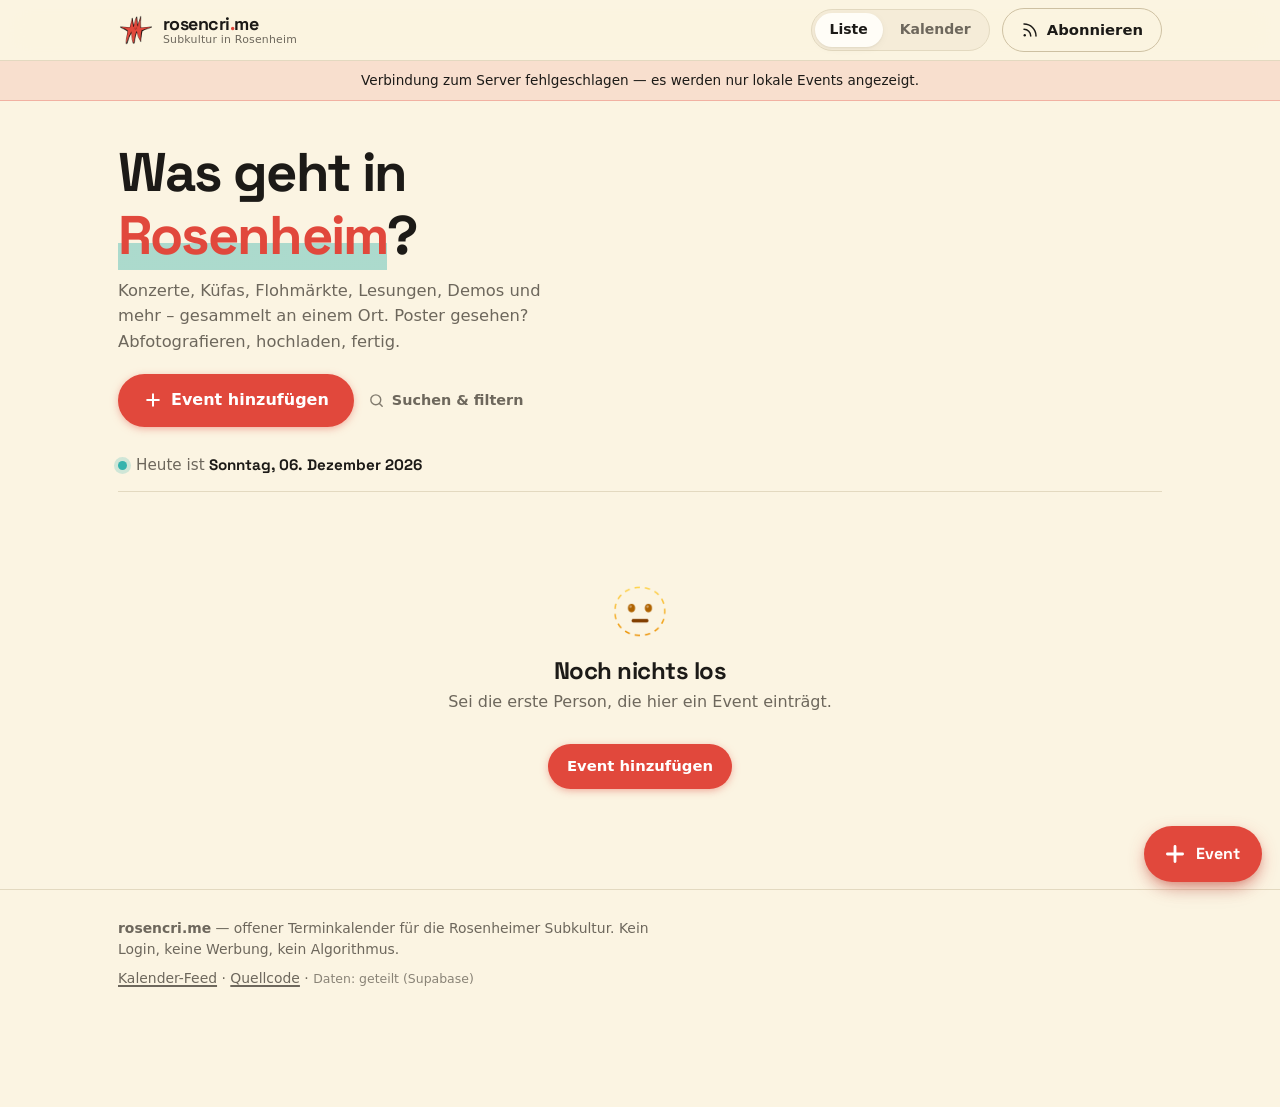
==== index.html @ 8d7b6313 "feat: show "von … bis …" on currently running events too The span line was only on series. Events in" ====
<!doctype html>
<html lang="de">
<head>
<meta charset="utf-8">
<meta name="viewport" content="width=device-width, initial-scale=1, viewport-fit=cover">
<title>rosencri.me — Subkultur-Events in Rosenheim</title>
<meta name="description" content="Konzerte, Küfas, Flohmärkte, Lesungen, Demos und mehr – gesammelt an einem Ort. Der offene Terminkalender für die Rosenheimer Subkultur.">
<meta name="theme-color" content="#e1483c" media="(prefers-color-scheme: light)">
<meta name="theme-color" content="#17150f" media="(prefers-color-scheme: dark)">
<meta name="color-scheme" content="light dark">

<meta property="og:type" content="website">
<meta property="og:title" content="rosencri.me — Subkultur-Events in Rosenheim">
<meta property="og:description" content="Konzerte, Küfas, Flohmärkte, Lesungen, Demos und mehr – gesammelt an einem Ort. Poster gesehen? Abfotografieren, hochladen, fertig.">
<meta property="og:url" content="https://rosencri.me/">

<link rel="icon" href="assets/img/icon-32.png" sizes="32x32" type="image/png">
<link rel="icon" href="assets/img/icon-512.png" sizes="512x512" type="image/png">
<link rel="apple-touch-icon" href="assets/img/apple-touch-icon.png">
<link rel="manifest" href="manifest.webmanifest">
<link rel="alternate" type="text/calendar" href="calendar.ics" title="rosencri.me Kalender">

<link rel="preconnect" href="https://fonts.googleapis.com">
<link rel="preconnect" href="https://fonts.gstatic.com" crossorigin>
<link rel="stylesheet" href="https://fonts.googleapis.com/css2?family=Space+Grotesk:wght@500;600;700&display=swap">
<link rel="stylesheet" href="assets/css/style.css?v=20260731T1314">
</head>
<body>

<a class="skip-link" href="#main">Zum Inhalt springen</a>

<header class="site-header">
  <div class="wrap header-inner">
    <a class="brand" href="./" id="brand-home" title="Seite neu laden">
      <span class="brand-mark" aria-hidden="true">
        <img src="assets/img/icon-192.png" width="36" height="36" alt="">
      </span>
      <span class="brand-text">
        <strong>rosencri<span class="brand-dot">.</span>me</strong>
        <small>Subkultur in Rosenheim</small>
      </span>
    </a>

    <nav class="viewswitch" role="tablist" aria-label="Ansicht">
      <button class="viewswitch-btn is-active" role="tab" aria-selected="true" data-view="list" id="tab-list">Liste</button>
      <button class="viewswitch-btn" role="tab" aria-selected="false" data-view="calendar" id="tab-calendar">Kalender</button>
    </nav>

    <button class="btn btn-ghost btn-subscribe" id="btn-subscribe" title="Kalender abonnieren">
      <svg viewBox="0 0 24 24" width="18" height="18" aria-hidden="true" fill="none" stroke="currentColor" stroke-width="2" stroke-linecap="round"><path d="M4 11a9 9 0 019 9M4 4a16 16 0 0116 16"/><circle cx="5" cy="19" r="1.6" fill="currentColor" stroke="none"/></svg>
      <span>Abonnieren</span>
    </button>
  </div>
</header>

<div class="banner" id="banner" hidden></div>

<main id="main">

  <!-- ------------------------------- LIST ------------------------------- -->
  <section class="view view-list is-active" id="view-list" role="tabpanel" aria-labelledby="tab-list">

    <div class="wrap">
      <div class="hero">
        <h1 class="hero-title">Was geht in <span class="hl">Rosenheim</span>?</h1>
        <p class="hero-sub">Konzerte, Küfas, Flohmärkte, Lesungen, Demos und mehr – gesammelt an
          einem Ort. Poster gesehen? Abfotografieren, hochladen, fertig.</p>
        <div class="hero-actions">
          <button class="btn btn-primary btn-lg" id="btn-add-hero">
            <svg viewBox="0 0 24 24" width="20" height="20" aria-hidden="true" fill="none" stroke="currentColor" stroke-width="2.4" stroke-linecap="round"><path d="M12 5v14M5 12h14"/></svg>
            Event hinzufügen
          </button>
          <button class="btn-quiet" id="btn-search-toggle" aria-expanded="false" aria-controls="filters">
            <svg viewBox="0 0 24 24" width="17" height="17" aria-hidden="true" fill="none" stroke="currentColor" stroke-width="2" stroke-linecap="round"><circle cx="11" cy="11" r="7"/><path d="M20 20l-3.5-3.5"/></svg>
            Suchen &amp; filtern
          </button>
        </div>
      </div>

      <!-- Collapsed by default: the page is about events, not about searching. -->
      <div class="filters" id="filters" hidden>
        <div class="search-wrap">
          <svg viewBox="0 0 24 24" width="18" height="18" aria-hidden="true" fill="none" stroke="currentColor" stroke-width="2" stroke-linecap="round"><circle cx="11" cy="11" r="7"/><path d="M20 20l-3.5-3.5"/></svg>
          <input type="search" id="search" placeholder="Suchen: Band, Ort, Stichwort …" autocomplete="off" aria-label="Events durchsuchen">
          <button class="search-close" id="btn-search-close" type="button" aria-label="Suche schließen">✕</button>
        </div>
        <div class="chips" id="tag-filters" role="group" aria-label="Nach Tag filtern"></div>
      </div>
    </div>

    <div class="wrap">
      <p class="today-line" id="today-line">
        <span class="today-dot" aria-hidden="true"></span>
        <span>Heute ist <strong id="today-date">—</strong></span>
      </p>

      <section class="section section-now" id="section-now" hidden>
        <h2 class="section-title"><span class="pulse" aria-hidden="true"></span> Jetzt &amp; heute</h2>
        <div class="cards cards-hot" id="list-now"></div>
      </section>

      <section class="section" id="section-upcoming">
        <h2 class="section-title">Demnächst</h2>
        <div class="cards" id="list-upcoming"></div>
      </section>

      <section class="section section-past" id="section-past" hidden>
        <details id="past-details">
          <summary class="section-title section-title-toggle">
            Vorbei <span class="count" id="past-count"></span>
          </summary>
          <div class="cards cards-past" id="list-past"></div>
        </details>
      </section>

      <div class="empty" id="empty-state" hidden>
        <p class="empty-emoji" aria-hidden="true">🫥</p>
        <h2>Noch nichts los</h2>
        <p>Sei die erste Person, die hier ein Event einträgt.</p>
        <button class="btn btn-primary" id="btn-add-empty">Event hinzufügen</button>
      </div>
    </div>
  </section>

  <!-- ----------------------------- CALENDAR ----------------------------- -->
  <section class="view view-calendar" id="view-calendar" role="tabpanel" aria-labelledby="tab-calendar" hidden>
    <div class="wrap">
      <div class="cal-head">
        <button class="iconbtn" id="cal-prev" aria-label="Vorheriger Monat">
          <svg viewBox="0 0 24 24" width="20" height="20" fill="none" stroke="currentColor" stroke-width="2.2" stroke-linecap="round" stroke-linejoin="round"><path d="M15 5l-7 7 7 7"/></svg>
        </button>
        <h2 class="cal-title" id="cal-title" aria-live="polite">—</h2>
        <button class="iconbtn" id="cal-next" aria-label="Nächster Monat">
          <svg viewBox="0 0 24 24" width="20" height="20" fill="none" stroke="currentColor" stroke-width="2.2" stroke-linecap="round" stroke-linejoin="round"><path d="M9 5l7 7-7 7"/></svg>
        </button>
        <button class="btn btn-ghost btn-sm" id="cal-today">Heute</button>
      </div>

      <div class="cal-grid" id="cal-grid" role="grid" aria-labelledby="cal-title"></div>

      <div class="cal-legend">
        <span><i class="dot dot-live"></i> läuft gerade</span>
        <span><i class="dot dot-soon"></i> in den nächsten 24 h</span>
        <span><i class="dot dot-up"></i> demnächst</span>
        <span><i class="dot dot-past"></i> vorbei</span>
      </div>

      <section class="cal-day" id="cal-day" hidden>
        <h3 class="cal-day-title" id="cal-day-title"></h3>
        <div class="cards" id="cal-day-list"></div>
      </section>
    </div>
  </section>
</main>

<footer class="site-footer">
  <div class="wrap footer-inner">
    <p><strong>rosencri.me</strong> — offener Terminkalender für die Rosenheimer Subkultur.
      Kein Login, keine Werbung, kein Algorithmus.</p>
    <p class="footer-meta">
      <a href="calendar.ics" id="link-ics-footer">Kalender-Feed</a> ·
      <a href="https://github.com/bernhardkreminski/rosencri.me" target="_blank" rel="noopener">Quellcode</a> ·
      <span id="storage-mode" class="storage-mode"></span>
    </p>
  </div>
</footer>

<!-- Floating action button -->
<button class="fab" id="fab" aria-label="Event hinzufügen">
  <svg viewBox="0 0 24 24" width="26" height="26" aria-hidden="true" fill="none" stroke="currentColor" stroke-width="2.6" stroke-linecap="round"><path d="M12 5v14M5 12h14"/></svg>
  <span class="fab-label">Event</span>
</button>

<!-- ============================== DIALOGS ============================== -->

<!-- 1. Choose how to add -->
<dialog class="sheet" id="dlg-add">
  <form method="dialog" class="sheet-close-form"><button class="sheet-close" aria-label="Schließen">✕</button></form>
  <h2 class="sheet-title">Event hinzufügen</h2>
  <p class="sheet-sub">Am schnellsten geht’s mit dem Poster.</p>

  <div class="addopts">
    <label class="addopt addopt-primary" id="opt-camera">
      <input type="file" accept="image/*" capture="environment" id="file-camera" hidden>
      <span class="addopt-icon" aria-hidden="true">
        <svg viewBox="0 0 24 24" width="30" height="30" fill="none" stroke="currentColor" stroke-width="1.9" stroke-linecap="round" stroke-linejoin="round"><path d="M4 8h3l1.6-2.4h6.8L17 8h3a1 1 0 011 1v9a1 1 0 01-1 1H4a1 1 0 01-1-1V9a1 1 0 011-1z"/><circle cx="12" cy="13.5" r="3.6"/></svg>
      </span>
      <span class="addopt-text">
        <strong>Poster fotografieren</strong>
        <small>Kamera öffnen — Text wird automatisch ausgelesen</small>
      </span>
    </label>

    <label class="addopt" id="opt-upload">
      <input type="file" accept="image/*" id="file-upload" hidden>
      <span class="addopt-icon" aria-hidden="true">
        <svg viewBox="0 0 24 24" width="26" height="26" fill="none" stroke="currentColor" stroke-width="1.9" stroke-linecap="round" stroke-linejoin="round"><path d="M12 16V4m0 0L8 8m4-4l4 4"/><path d="M4 16v3a1 1 0 001 1h14a1 1 0 001-1v-3"/></svg>
      </span>
      <span class="addopt-text">
        <strong>Bild hochladen</strong>
        <small>Foto oder Screenshot aus der Galerie</small>
      </span>
    </label>

    <button class="addopt" id="opt-manual" type="button">
      <span class="addopt-icon" aria-hidden="true">
        <svg viewBox="0 0 24 24" width="26" height="26" fill="none" stroke="currentColor" stroke-width="1.9" stroke-linecap="round" stroke-linejoin="round"><path d="M4 20h4L19 9a2.1 2.1 0 00-3-3L5 17z"/><path d="M14 6l4 4"/></svg>
      </span>
      <span class="addopt-text">
        <strong>Manuell eintragen</strong>
        <small>Alles selbst ausfüllen</small>
      </span>
    </button>
  </div>
  <p class="hint">Die Texterkennung läuft komplett auf deinem Gerät — das Bild wird dafür nirgends hochgeladen.</p>
</dialog>

<!-- 2. OCR progress -->
<dialog class="sheet sheet-scan" id="dlg-scan">
  <h2 class="sheet-title">Poster wird gelesen …</h2>
  <div class="scan-body">
    <div class="scan-preview"><img id="scan-img" alt="Vorschau des gewählten Posters"></div>
    <div class="scan-status">
      <p class="scan-msg" id="scan-msg" aria-live="polite">Bild wird vorbereitet …</p>
      <div class="progress"><div class="progress-bar" id="scan-bar" style="width:0%"></div></div>
      <p class="hint">Beim ersten Mal dauert es etwas länger — die Texterkennung wird geladen.</p>
      <button class="btn btn-ghost btn-sm" id="scan-cancel" type="button">Abbrechen</button>
    </div>
  </div>
</dialog>

<!-- 3. Review / edit form -->
<dialog class="sheet sheet-form" id="dlg-form">
  <form method="dialog" class="sheet-close-form"><button class="sheet-close" aria-label="Schließen">✕</button></form>
  <h2 class="sheet-title" id="form-title">Event prüfen</h2>
  <p class="sheet-sub" id="form-sub">Wir haben das aus dem Poster gelesen. Bitte kurz kontrollieren.</p>

  <form id="event-form" class="form" novalidate>
    <div class="form-poster" id="form-poster" hidden>
      <button type="button" class="form-poster-view" id="form-poster-view" title="Poster vergrößern">
        <img id="form-poster-img" alt="Das aufgenommene Poster">
        <span class="form-poster-zoom" aria-hidden="true">
          <svg viewBox="0 0 24 24" width="16" height="16" fill="none" stroke="currentColor" stroke-width="2" stroke-linecap="round"><circle cx="11" cy="11" r="7"/><path d="M20 20l-3.5-3.5M11 8v6M8 11h6"/></svg>
          Vergrößern
        </span>
      </button>
      <div class="form-poster-side">
        <p class="form-poster-hint">Nicht jedes Poster lässt sich vollständig auslesen — handgemalte
          Schrift oft gar nicht. Tipp das Bild an, um alles abzulesen und zu ergänzen.</p>
        <button type="button" class="btn btn-ghost btn-sm" id="form-poster-remove">Bild entfernen</button>
      </div>
    </div>

    <label class="field">
      <span class="field-label">Titel <em>*</em></span>
      <input name="title" required maxlength="200" placeholder="z. B. Konzert im Klanglabor" autocomplete="off">
      <span class="field-flag" data-flag="title" hidden>⚠︎ bitte prüfen</span>
    </label>

    <div class="field-row">
      <label class="field">
        <span class="field-label">Beginn <em>*</em></span>
        <input type="datetime-local" name="start" required>
        <span class="field-flag" data-flag="start" hidden>⚠︎ bitte prüfen</span>
      </label>
      <label class="field">
        <span class="field-label">Ende <small>optional</small></span>
        <input type="datetime-local" name="end">
      </label>
    </div>

    <div class="field-row">
      <label class="field">
        <span class="field-label">Wiederholung</span>
        <select name="repeat" id="field-repeat">
          <option value="">Einmalig</option>
          <option value="dates">Mehrere Termine (eigene Daten)</option>
          <option value="FREQ=WEEKLY">Jede Woche</option>
          <option value="FREQ=WEEKLY;INTERVAL=2">Alle 2 Wochen</option>
          <option value="FREQ=MONTHLY">Jeden Monat</option>
        </select>
      </label>
      <label class="field" id="field-repeat-until-wrap" hidden>
        <span class="field-label">Wiederholen bis <small>optional</small></span>
        <input type="date" name="repeatUntil">
      </label>
    </div>

    <!-- Series on irregular dates: one row per additional occurrence. -->
    <div class="field" id="field-dates-wrap" hidden>
      <span class="field-label">Weitere Termine <small>gleiche Uhrzeit wie oben</small></span>
      <div id="extra-dates" class="extra-dates"></div>
      <button type="button" class="btn-quiet btn-add-date" id="btn-add-date">
        <svg viewBox="0 0 24 24" width="15" height="15" aria-hidden="true" fill="none" stroke="currentColor" stroke-width="2.4" stroke-linecap="round"><path d="M12 5v14M5 12h14"/></svg>
        Termin hinzufügen
      </button>
    </div>

    <label class="field">
      <span class="field-label">Ort</span>
      <input name="location" maxlength="160" placeholder="z. B. Kulturzentrum Asta, Rosenheim" autocomplete="off">
      <span class="field-flag" data-flag="location" hidden>⚠︎ bitte prüfen</span>
    </label>

    <label class="field">
      <span class="field-label">Beschreibung</span>
      <textarea name="description" rows="4" maxlength="4000" placeholder="Bands, Eintritt, Infos …"></textarea>
    </label>

    <div class="field-row">
      <label class="field">
        <span class="field-label">Link <small>optional</small></span>
        <input type="url" name="url" placeholder="https://…" autocomplete="off">
      </label>
      <label class="field">
        <span class="field-label">Tags <small>Komma-getrennt</small></span>
        <input name="tags" placeholder="punk, konzert" autocomplete="off">
      </label>
    </div>

    <label class="field">
      <span class="field-label">Dein Name <small>optional, erscheint als „eingetragen von“</small></span>
      <input name="authorName" maxlength="40" placeholder="anonym" autocomplete="nickname">
    </label>

    <p class="form-error" id="form-error" hidden></p>

    <div class="form-actions">
      <button type="button" class="btn btn-ghost" id="form-cancel">Abbrechen</button>
      <button type="submit" class="btn btn-primary" id="form-submit">In den Kalender eintragen</button>
    </div>
  </form>
</dialog>

<!-- 4. Event detail -->
<dialog class="sheet sheet-detail" id="dlg-detail" aria-labelledby="detail-title">
  <form method="dialog" class="sheet-close-form"><button class="sheet-close" aria-label="Schließen">✕</button></form>
  <div id="detail-body"></div>
</dialog>

<!-- 5. Subscribe -->
<dialog class="sheet" id="dlg-subscribe">
  <form method="dialog" class="sheet-close-form"><button class="sheet-close" aria-label="Schließen">✕</button></form>
  <h2 class="sheet-title">Kalender abonnieren</h2>
  <p class="sheet-sub">Alle Events landen automatisch in deinem Kalender und aktualisieren sich stündlich.</p>

  <a class="btn btn-primary btn-block" id="sub-webcal" href="#">
    <svg viewBox="0 0 24 24" width="18" height="18" aria-hidden="true" fill="none" stroke="currentColor" stroke-width="2" stroke-linecap="round"><rect x="3" y="5" width="18" height="16" rx="2"/><path d="M8 3v4M16 3v4M3 10h18"/></svg>
    Jetzt abonnieren
  </a>
  <p class="hint">Öffnet Apple Kalender, Outlook oder deine Kalender-App.</p>

  <label class="field">
    <span class="field-label">Feed-Adresse zum Kopieren</span>
    <span class="copyrow">
      <input id="sub-url" readonly>
      <button class="btn btn-ghost btn-sm" id="sub-copy" type="button">Kopieren</button>
    </span>
  </label>

  <details class="howto">
    <summary>Anleitung pro App</summary>
    <ul>
      <li><strong>iPhone / iPad:</strong> „Jetzt abonnieren“ tippen → Abonnieren bestätigen.</li>
      <li><strong>macOS:</strong> Kalender → Ablage → Neues Kalenderabonnement → Adresse einfügen.</li>
      <li><strong>Google Kalender:</strong> Einstellungen → Kalender hinzufügen → Per URL → Adresse einfügen.</li>
      <li><strong>Outlook:</strong> Kalender hinzufügen → Aus dem Internet abonnieren → Adresse einfügen.</li>
    </ul>
  </details>

  <a class="dl-link" id="sub-download" href="calendar.ics" download>Stattdessen einmalig als .ics herunterladen</a>
</dialog>

<!-- 7. Delete confirmation -->
<dialog class="sheet sheet-confirm" id="dlg-confirm">
  <h2 class="sheet-title" id="confirm-title">Event löschen?</h2>
  <p class="sheet-sub" id="confirm-text"></p>
  <p class="hint">Das lässt sich nicht rückgängig machen. Kommentare, Likes und Zusagen werden mitgelöscht.</p>
  <div class="form-actions">
    <button type="button" class="btn btn-ghost" id="confirm-cancel">Abbrechen</button>
    <button type="button" class="btn btn-danger" id="confirm-ok">Endgültig löschen</button>
  </div>
</dialog>

<!-- 6. Poster lightbox — the fallback for whatever OCR could not read -->
<dialog class="lightbox" id="dlg-lightbox">
  <form method="dialog"><button class="lightbox-close" aria-label="Schließen">✕</button></form>
  <img id="lightbox-img" alt="Poster in voller Größe">
</dialog>

<div class="toasts" id="toasts" aria-live="polite" aria-atomic="false"></div>

<!-- ?v= is a cache buster. Do NOT edit by hand: run `node scripts/bump-assets.mjs`,
     which stamps the same version here AND on every relative import inside
     assets/js/. Versioning only this entry point serves a fresh app.js whose
     imports still resolve to cached modules — if the new code uses an export
     the cached module lacks, the page renders nothing at all. -->
<script type="module" src="assets/js/app.js?v=20260731T1314"></script>
</body>
</html>
---- assets/css/style.css ----
/* =========================================================================
   rosencri.me — stylesheet
   Palette lifted from the local poster aesthetic: cream paper, signal red,
   pool-blue teal. Mobile-first, light + dark, no framework.
   ========================================================================= */

/* ------------------------------- tokens -------------------------------- */

:root {
  --red: #e1483c;
  --red-dark: #c53a2f;
  --teal: #35b3ad;
  --teal-dark: #2a908b;
  /* Urgency ramp: red = happening now, amber = within 24h, teal = later.
     Previously "now" and "within 24h" were both red and indistinguishable. */
  --amber: #d97b25;
  --amber-dark: #b5631a;
  /* Solid fills that carry white text. The display hues above fail 4.5:1
     (red 4.04, amber 3.08), so anything with a label on it uses these. */
  --red-solid: #d34338;
  --amber-solid: #ab611d;
  --teal-solid: #26827e;
  --cream: #fbf4e2;
  --paper: #fffdf7;
  --ink: #1c1a17;

  --bg: var(--cream);
  --surface: var(--paper);
  --surface-2: #f5ecd8;
  --text: var(--ink);
  --text-dim: #6d675c;
  --text-faint: #98918230;
  --line: #e3d9c0;
  --line-strong: #cdc0a2;
  --accent: var(--red);
  --accent-contrast: #fff;

  --radius: 16px;
  --radius-lg: 22px;
  --radius-sm: 10px;

  --shadow-sm: 0 1px 2px rgb(28 26 23 / 6%), 0 2px 8px rgb(28 26 23 / 4%);
  --shadow: 0 2px 6px rgb(28 26 23 / 7%), 0 12px 28px -12px rgb(28 26 23 / 18%);
  --shadow-lg: 0 8px 20px -6px rgb(28 26 23 / 18%), 0 30px 60px -20px rgb(28 26 23 / 30%);

  --font-display: 'Space Grotesk', ui-sans-serif, system-ui, sans-serif;
  --font: ui-sans-serif, system-ui, -apple-system, 'Segoe UI', Roboto, 'Helvetica Neue', Arial, sans-serif;

  --wrap: 1080px;
  --header-h: 60px;
  --ease: cubic-bezier(.32, .72, 0, 1);
}

@media (prefers-color-scheme: dark) {
  :root {
    --bg: #17150f;
    --surface: #211e17;
    --surface-2: #2a261d;
    --text: #f4eeda;
    --text-dim: #a49c88;
    --line: #34301f;
    --line-strong: #4a442d;
    --paper: #211e17;
    --red: #f0594c;
    --teal: #4ccfc8;
    --amber: #f0a04b;
    --amber-dark: #d4842f;
    --shadow-sm: 0 1px 2px rgb(0 0 0 / 30%);
    --shadow: 0 2px 6px rgb(0 0 0 / 30%), 0 12px 28px -12px rgb(0 0 0 / 55%);
    --shadow-lg: 0 8px 20px -6px rgb(0 0 0 / 45%), 0 30px 60px -20px rgb(0 0 0 / 70%);
  }
}

/* ------------------------------- reset --------------------------------- */

*, *::before, *::after { box-sizing: border-box; }

html { -webkit-text-size-adjust: 100%; scroll-behavior: smooth; }

body {
  margin: 0;
  font-family: var(--font);
  font-size: 16px;
  line-height: 1.55;
  color: var(--text);
  background: var(--bg);
  -webkit-font-smoothing: antialiased;
  text-rendering: optimizeLegibility;
  overflow-x: hidden;
  padding-bottom: env(safe-area-inset-bottom);
}

img { max-width: 100%; display: block; }
button, input, textarea, select { font: inherit; color: inherit; }
h1, h2, h3, h4 { font-family: var(--font-display); font-weight: 700; line-height: 1.15; margin: 0; letter-spacing: -.02em; }
p { margin: 0 0 .8em; }
a { color: var(--red); text-decoration-thickness: 1.5px; text-underline-offset: 2px; }

:focus-visible {
  outline: 3px solid var(--teal);
  outline-offset: 2px;
  border-radius: 4px;
}

@media (prefers-reduced-motion: reduce) {
  *, *::before, *::after {
    animation-duration: .01ms !important;
    animation-iteration-count: 1 !important;
    transition-duration: .01ms !important;
    scroll-behavior: auto !important;
  }
}

.wrap { width: 100%; max-width: var(--wrap); margin-inline: auto; padding-inline: 18px; }

.skip-link {
  position: absolute; left: -9999px; top: 0; z-index: 100;
  background: var(--red); color: #fff; padding: 10px 16px; border-radius: 0 0 8px;
}
.skip-link:focus { left: 0; }

/* ------------------------------- header -------------------------------- */

.site-header {
  position: sticky; top: 0; z-index: 40;
  background: color-mix(in srgb, var(--bg) 82%, transparent);
  backdrop-filter: saturate(1.6) blur(14px);
  -webkit-backdrop-filter: saturate(1.6) blur(14px);
  border-bottom: 1px solid var(--line);
}

.header-inner {
  display: flex; align-items: center; gap: 12px;
  min-height: var(--header-h);
}

.brand { display: flex; align-items: center; gap: 9px; text-decoration: none; color: var(--text); margin-right: auto; }
.brand-mark { display: grid; place-items: center; transition: transform .4s var(--ease); flex: none; }
.brand-mark img { width: 36px; height: 36px; display: block; }
.brand:hover .brand-mark { transform: rotate(72deg); }
.brand-text { display: flex; flex-direction: column; line-height: 1.05; }
.brand-text strong { font-family: var(--font-display); font-size: 1.12rem; letter-spacing: -.03em; }
.brand-dot { color: var(--red); }
.brand-text small { font-size: .68rem; color: var(--text-dim); letter-spacing: .02em; }

.viewswitch {
  display: flex; gap: 2px; padding: 3px;
  background: var(--surface-2); border-radius: 999px; border: 1px solid var(--line);
}
.viewswitch-btn {
  border: 0; background: none; cursor: pointer; border-radius: 999px;
  padding: 6px 15px; font-size: .875rem; font-weight: 600; color: var(--text-dim);
  transition: color .18s, background .18s;
}
.viewswitch-btn.is-active { background: var(--surface); color: var(--text); box-shadow: var(--shadow-sm); }

/* ------------------------------- buttons ------------------------------- */

.btn {
  --btn-bg: transparent;
  display: inline-flex; align-items: center; justify-content: center; gap: 8px;
  padding: 10px 18px; border-radius: 999px; border: 1.5px solid transparent;
  background: var(--btn-bg); font-weight: 650; font-size: .925rem; cursor: pointer;
  text-decoration: none; color: var(--text); white-space: nowrap;
  transition: transform .12s var(--ease), background .18s, border-color .18s, box-shadow .18s;
}
.btn:active { transform: scale(.97); }
.btn[disabled] { opacity: .5; pointer-events: none; }

.btn-primary { --btn-bg: var(--red); color: #fff; box-shadow: 0 2px 10px -2px color-mix(in srgb, var(--red) 60%, transparent); }
.btn-primary:hover { --btn-bg: var(--red-dark); }
.btn-ghost { border-color: var(--line-strong); color: var(--text); }
.btn-ghost:hover { background: var(--surface-2); }
.btn-lg { padding: 13px 24px; font-size: 1rem; }
.btn-sm { padding: 6px 13px; font-size: .82rem; }
.btn-block { width: 100%; }

/* Tertiary action. Deliberately not a .btn — search should not compete with
   "Event hinzufügen" for attention on a page that is about events. */
.btn-quiet {
  display: inline-flex; align-items: center; gap: 7px;
  border: 0; background: none; cursor: pointer; padding: 8px 4px;
  font-size: .9rem; font-weight: 600; color: var(--text-dim);
  border-radius: 8px; transition: color .16s;
}
.btn-quiet:hover { color: var(--text); }
.btn-quiet svg { opacity: .85; }
.btn-danger { --btn-bg: var(--red); color: #fff; }
.btn-danger:hover { --btn-bg: var(--red-dark); }

/* Edit/delete sit apart from the social actions so "löschen" is never a
   neighbour of the like button. */
.detail-manage {
  display: flex; gap: 8px; flex-wrap: wrap; justify-content: flex-end;
  margin: -6px 0 18px;
}
.detail-manage .actbtn { font-size: .82rem; padding: 7px 13px; }
.detail-manage .actbtn-danger { color: var(--red); border-color: color-mix(in srgb, var(--red) 45%, transparent); }
.detail-manage .actbtn-danger:hover { background: color-mix(in srgb, var(--red) 10%, transparent); }
dialog.sheet-confirm { width: min(440px, 100%); }

/* Extra dates for an irregular series */
.extra-dates { display: grid; gap: 8px; }
.extra-date { display: flex; gap: 8px; align-items: center; }
.extra-date input { flex: 1; min-width: 0; }
.extra-date-remove {
  flex: none; width: 34px; height: 34px; border-radius: 50%;
  border: 1.5px solid var(--line-strong); background: var(--surface);
  color: var(--text-dim); cursor: pointer; font-size: .9rem; line-height: 1;
}
.extra-date-remove:hover { color: var(--red); border-color: color-mix(in srgb, var(--red) 45%, transparent); }
.btn-add-date { padding-left: 0; margin-top: 2px; }
.extra-dates:empty + .btn-add-date { margin-top: 0; }

.iconbtn {
  display: grid; place-items: center; width: 38px; height: 38px; flex: none;
  border-radius: 50%; border: 1.5px solid var(--line-strong); background: var(--surface);
  cursor: pointer; transition: background .18s, transform .12s;
}
.iconbtn:hover { background: var(--surface-2); }
.iconbtn:active { transform: scale(.93); }

.btn-subscribe span { display: none; }
@media (min-width: 720px) { .btn-subscribe span { display: inline; } }

/* The three header items stop fitting side by side well below 560px. */
@media (max-width: 559px) {
  .wrap { padding-inline: 14px; }
  .header-inner { gap: 8px; }
  .brand-text small { display: none; }
  .brand-text strong { font-size: 1rem; }
  .brand-mark img { width: 30px; height: 30px; }
  .viewswitch-btn { padding: 6px 11px; font-size: .82rem; }
  .btn-subscribe { padding: 9px 12px; }
}

/* -------------------------------- banner ------------------------------- */

.banner {
  background: color-mix(in srgb, var(--teal) 16%, var(--bg));
  border-bottom: 1px solid color-mix(in srgb, var(--teal) 35%, transparent);
  color: var(--text); font-size: .85rem; padding: 9px 18px; text-align: center;
}
.banner[data-kind='warn'] { background: color-mix(in srgb, var(--red) 12%, var(--bg)); border-color: color-mix(in srgb, var(--red) 30%, transparent); }

/* --------------------------------- hero -------------------------------- */

.hero { padding: 40px 0 26px; max-width: 46ch; }
.hero-title { font-size: clamp(2.1rem, 8vw, 3.4rem); letter-spacing: -.035em; }
.hero-title .hl {
  color: var(--red);
  background: linear-gradient(transparent 62%, color-mix(in srgb, var(--teal) 40%, transparent) 62%);
}
.hero-sub { margin-top: 12px; color: var(--text-dim); font-size: 1.02rem; }
.hero-actions { display: flex; flex-wrap: wrap; gap: 10px; margin-top: 20px; }
@media (max-width: 520px) { .hero-actions .btn { flex: 1 1 100%; } }

/* ------------------------------- filters ------------------------------- */

.filters { display: flex; flex-direction: column; gap: 12px; margin-bottom: 26px; }

.search-wrap {
  display: flex; align-items: center; gap: 10px; padding: 0 16px;
  background: var(--surface); border: 1.5px solid var(--line); border-radius: 999px;
  color: var(--text-dim); transition: border-color .18s, box-shadow .18s;
}
.search-wrap:focus-within { border-color: var(--teal); box-shadow: 0 0 0 4px color-mix(in srgb, var(--teal) 18%, transparent); }
.search-wrap input {
  flex: 1; border: 0; background: none; padding: 12px 0; outline: none; min-width: 0;
}
.search-wrap input::-webkit-search-cancel-button { filter: grayscale(1); }
.search-close {
  border: 0; background: none; cursor: pointer; color: var(--text-dim);
  font-size: .95rem; padding: 4px 2px 4px 8px; line-height: 1;
}
.search-close:hover { color: var(--text); }

/* Revealing the filters shouldn't feel like a jump cut. */
.filters:not([hidden]) { animation: filters-in .22s var(--ease); }
@keyframes filters-in { from { opacity: 0; transform: translateY(-6px); } }

.chips { display: flex; flex-wrap: wrap; gap: 7px; }
.chip {
  border: 1.5px solid var(--line-strong); background: var(--surface); color: var(--text-dim);
  border-radius: 999px; padding: 4px 12px; font-size: .8rem; font-weight: 600;
  cursor: pointer; transition: all .16s; white-space: nowrap;
}
.chip:hover { border-color: var(--teal); color: var(--text); }
.chip.is-on { background: var(--teal); border-color: var(--teal); color: #08302e; }

/* ------------------------------- sections ------------------------------ */

/* Anchors the whole list in time — "in 3 Std." and "morgen" only mean
   something if you know what today is. */
.today-line {
  display: flex; align-items: center; gap: 9px;
  margin: 0 0 22px; padding-bottom: 14px;
  border-bottom: 1px solid var(--line);
  font-size: .95rem; color: var(--text-dim);
}
.today-line strong { color: var(--text); font-weight: 700; font-family: var(--font-display); }
.today-dot {
  width: 9px; height: 9px; border-radius: 50%; flex: none;
  background: var(--teal); box-shadow: 0 0 0 4px color-mix(in srgb, var(--teal) 22%, transparent);
}

.section { margin-bottom: 42px; }
.section-title {
  display: flex; align-items: center; gap: 9px;
  font-size: 1.28rem; margin-bottom: 16px;
}
.section-title-toggle { cursor: pointer; list-style: none; }
.section-title-toggle::-webkit-details-marker { display: none; }
.section-title-toggle::before {
  content: '▸'; color: var(--text-dim); transition: transform .2s var(--ease); display: inline-block;
}
details[open] .section-title-toggle::before { transform: rotate(90deg); }
.section-title .count { color: var(--text-dim); font-weight: 500; font-size: .9rem; }

.pulse {
  width: 10px; height: 10px; border-radius: 50%; background: var(--red); flex: none;
  box-shadow: 0 0 0 0 color-mix(in srgb, var(--red) 70%, transparent);
  animation: pulse 2.2s infinite;
}
@keyframes pulse {
  70% { box-shadow: 0 0 0 12px transparent; }
  100% { box-shadow: 0 0 0 0 transparent; }
}

/* -------------------------------- cards -------------------------------- */

.cards { display: grid; gap: 14px; }
@media (min-width: 700px) { .cards { grid-template-columns: repeat(2, 1fr); } }
@media (min-width: 1000px) { .cards { grid-template-columns: repeat(3, 1fr); } }
.cards-hot { grid-template-columns: 1fr !important; }

.card {
  position: relative; display: flex; flex-direction: column; gap: 10px;
  text-align: left; width: 100%;
  background: var(--surface); border: 1.5px solid var(--line); border-radius: var(--radius);
  padding: 16px; cursor: pointer; box-shadow: var(--shadow-sm);
  transition: transform .18s var(--ease), box-shadow .18s, border-color .18s;
  overflow: hidden;
}
.card:hover { transform: translateY(-2px); box-shadow: var(--shadow); border-color: var(--line-strong); }
.card:active { transform: translateY(0) scale(.995); }

.card-date {
  display: flex; align-items: baseline; gap: 7px;
  font-family: var(--font-display); font-weight: 700; font-size: .82rem;
  text-transform: uppercase; letter-spacing: .06em; color: var(--red);
}
.card-date .time { color: var(--text-dim); letter-spacing: 0; text-transform: none; font-weight: 600; }

.card-title { font-size: 1.16rem; letter-spacing: -.02em; }

/* Span of a series, so a tile says how long the run lasts, not just its own date. */
.card-span { font-size: .78rem; font-weight: 650; color: var(--text-dim); }

.card-meta { display: flex; flex-wrap: wrap; gap: 4px 12px; font-size: .86rem; color: var(--text-dim); }
.card-meta span { display: inline-flex; align-items: center; gap: 5px; min-width: 0; }
.card-meta .ellip { overflow: hidden; text-overflow: ellipsis; white-space: nowrap; }

.card-tags { display: flex; flex-wrap: wrap; gap: 5px; margin-top: auto; }
.tag {
  font-size: .7rem; font-weight: 700; letter-spacing: .04em; text-transform: uppercase;
  padding: 3px 8px; border-radius: 6px;
  background: color-mix(in srgb, var(--teal) 18%, transparent);
  color: color-mix(in srgb, var(--teal) 88%, var(--text));
}

.card-stats { display: flex; gap: 14px; font-size: .82rem; color: var(--text-dim); padding-top: 4px; }
.card-stats span { display: inline-flex; align-items: center; gap: 5px; }
.card-stats .on { color: var(--red); font-weight: 700; }

.card-thumb {
  position: absolute; inset: 0 0 0 auto; width: 96px; opacity: .16;
  -webkit-mask-image: linear-gradient(to left, #000 25%, transparent);
  mask-image: linear-gradient(to left, #000 25%, transparent);
  pointer-events: none;
}
.card-thumb img { width: 100%; height: 100%; object-fit: cover; }

.badge {
  align-self: flex-start; display: inline-flex; align-items: center; gap: 6px;
  font-size: .7rem; font-weight: 800; letter-spacing: .07em; text-transform: uppercase;
  padding: 4px 10px; border-radius: 999px;
}
.badge-live { background: var(--red-solid); color: #fff; }
.badge-soon { background: var(--amber-solid); color: #fff; }

/* Hot cards — happening now, or within the next 24 h. Both are enlarged, but
   they are deliberately different colours: red reads as "drop everything",
   amber as "today-ish". Same shape, different urgency. */
.card.is-hot {
  --hot: var(--red);
  border-color: var(--hot); border-width: 2px; padding: 20px;
  background:
    radial-gradient(120% 100% at 100% 0%, color-mix(in srgb, var(--hot) 9%, transparent), transparent 60%),
    var(--surface);
  box-shadow: var(--shadow);
}
.card.is-soon { --hot: var(--amber); }
.card.is-hot .card-date { color: var(--hot); }
.card.is-hot .card-title { font-size: 1.5rem; }
@media (min-width: 700px) { .card.is-hot .card-title { font-size: 1.8rem; } }

/* Only the live one pulses — an animated border on every "today" card would
   make the whole list twitch. */
.card.is-live::after {
  content: ''; position: absolute; inset: 0; border-radius: inherit; pointer-events: none;
  border: 2px solid var(--red); animation: breathe 2.6s ease-in-out infinite;
}
@keyframes breathe { 50% { opacity: .25; } }

.card.is-past { opacity: .62; }
.card.is-past .card-date { color: var(--text-dim); }
.card.is-past:hover { opacity: 1; }

/* -------------------------------- empty -------------------------------- */

.empty { text-align: center; padding: 60px 20px; color: var(--text-dim); }
.empty-emoji { font-size: 3rem; margin: 0 0 8px; }
.empty h2 { margin-bottom: 6px; color: var(--text); }
.empty .btn { margin-top: 16px; }

/* ------------------------------- calendar ------------------------------ */

.view-calendar { padding-top: 24px; }
.cal-head { display: flex; align-items: center; gap: 10px; margin-bottom: 16px; }
.cal-title { font-size: 1.4rem; margin-right: auto; }
.cal-head .btn-sm { flex: none; }

.cal-grid {
  display: grid; grid-template-columns: repeat(7, 1fr); gap: 4px;
  background: var(--surface); border: 1.5px solid var(--line); border-radius: var(--radius);
  padding: 8px;
}
.cal-wd {
  text-align: center; font-size: .7rem; font-weight: 800; letter-spacing: .08em;
  text-transform: uppercase; color: var(--text-dim); padding: 4px 0 6px;
}
.cal-cell {
  position: relative; display: flex; flex-direction: column; gap: 3px; align-items: stretch;
  min-height: 62px; padding: 5px 5px 6px; border-radius: 9px; border: 0;
  background: transparent; cursor: pointer; text-align: left; overflow: hidden;
  transition: background .15s;
}
.cal-cell:hover { background: var(--surface-2); }
.cal-cell.is-out { opacity: .32; }
/* Today gets a tinted cell, a ring, and its number in a filled pill — the
   familiar calendar convention. A colour tint alone was too easy to miss. */
.cal-cell.is-today {
  background: color-mix(in srgb, var(--teal) 12%, transparent);
  box-shadow: inset 0 0 0 2px var(--teal);
}
.cal-cell.is-selected { outline: 2px solid var(--red); outline-offset: -2px; }
.cal-num { font-size: .78rem; font-weight: 700; color: var(--text-dim); font-variant-numeric: tabular-nums; }
.cal-cell.is-today .cal-num {
  align-self: flex-start;
  display: grid; place-items: center;
  min-width: 22px; height: 22px; padding: 0 5px;
  border-radius: 999px; background: var(--teal); color: #05312e; font-weight: 800;
}

.cal-ev {
  font-size: .66rem; line-height: 1.25; font-weight: 650; padding: 2px 4px; border-radius: 4px;
  overflow: hidden; text-overflow: ellipsis; white-space: nowrap;
  background: color-mix(in srgb, var(--teal) 22%, transparent);
  color: color-mix(in srgb, var(--teal) 92%, var(--text));
}
.cal-ev.is-past { background: var(--surface-2); color: var(--text-dim); }
.cal-ev.is-live { background: color-mix(in srgb, var(--red) 20%, transparent); color: var(--red); }
.cal-ev.is-soon { background: color-mix(in srgb, var(--amber) 22%, transparent); color: var(--amber-dark); }
@media (prefers-color-scheme: dark) { .cal-ev.is-soon { color: var(--amber); } }
.cal-more { font-size: .62rem; color: var(--text-dim); padding-left: 4px; }

.cal-dots { display: none; gap: 3px; flex-wrap: wrap; }
.dot {
  display: inline-block; width: 9px; height: 9px; border-radius: 50%;
  background: var(--teal); flex: none; box-sizing: border-box;
}
/* Each phase gets its own SHAPE as well as its own hue, so the four states
   stay tellable apart in greyscale and with colour vision deficiency. */
/* One rule per phase: colour AND shape together, so the later duplicates that
   previously reset the background can't undo the shape cue. */
.dot-live { background: var(--red); border-radius: 50%;
            box-shadow: 0 0 0 2px color-mix(in srgb, var(--red) 35%, transparent); }
.dot-soon { background: var(--amber); border-radius: 2px; }            /* square  = imminent */
.dot-up   { background: transparent; border: 2px solid var(--teal); }  /* hollow  = later */
.dot-past { background: var(--line-strong); border-radius: 50%; transform: scale(.72); }

@media (max-width: 640px) {
  .cal-cell { min-height: 46px; padding: 4px 3px; }
  .cal-ev { display: none; }
  .cal-more { display: none; }
  .cal-dots { display: flex; }
}

.cal-legend {
  display: flex; flex-wrap: wrap; gap: 6px 18px; margin: 14px 0 30px;
  font-size: .78rem; color: var(--text-dim);
}
.cal-legend span { display: inline-flex; align-items: center; gap: 6px; }

.cal-day { margin-bottom: 50px; }
.cal-day-title { font-size: 1.1rem; margin-bottom: 14px; }

/* -------------------------------- footer ------------------------------- */

.site-footer { border-top: 1px solid var(--line); margin-top: 40px; padding: 28px 0 110px; color: var(--text-dim); font-size: .87rem; }
.footer-inner p { margin-bottom: .5em; max-width: 60ch; }
.footer-meta a { color: var(--text-dim); }
.storage-mode { font-size: .78rem; opacity: .8; }

/* --------------------------------- fab --------------------------------- */

.fab {
  position: fixed; z-index: 45;
  right: max(18px, env(safe-area-inset-right));
  bottom: max(18px, env(safe-area-inset-bottom));
  display: inline-flex; align-items: center; gap: 8px;
  padding: 15px 18px; border: 0; border-radius: 999px;
  background: var(--red); color: #fff; cursor: pointer;
  font-family: var(--font-display); font-weight: 700; font-size: 1rem;
  box-shadow: 0 6px 18px -4px color-mix(in srgb, var(--red) 70%, transparent), var(--shadow);
  transition: transform .16s var(--ease), box-shadow .2s;
}
.fab:hover { transform: translateY(-2px) scale(1.02); }
.fab:active { transform: scale(.95); }
.fab-label { display: none; }
@media (min-width: 700px) { .fab-label { display: inline; } .fab { padding: 15px 22px 15px 18px; } }

/* ------------------------------- dialogs ------------------------------- */

dialog.sheet {
  border: 0; padding: 0; color: var(--text); background: var(--surface);
  box-shadow: var(--shadow-lg); max-height: 92dvh; overflow: auto;
  width: min(560px, 100%); border-radius: var(--radius-lg);
  padding: 26px 22px calc(24px + env(safe-area-inset-bottom));
  scrollbar-width: thin;
}
dialog.sheet::backdrop { background: rgb(20 18 15 / 52%); backdrop-filter: blur(3px); }
dialog.sheet-detail { width: min(680px, 100%); }
dialog.sheet[open] { animation: dlg-in .3s var(--ease); }
@keyframes dlg-in { from { opacity: 0; transform: translateY(16px) scale(.98); } }

@media (max-width: 620px) {
  dialog.sheet {
    margin: auto auto 0; width: 100%; max-width: 100%;
    border-radius: var(--radius-lg) var(--radius-lg) 0 0; max-height: 94dvh;
  }
  dialog.sheet[open] { animation: sheet-up .34s var(--ease); }
  @keyframes sheet-up { from { transform: translateY(100%); } }
}

.sheet-close-form { position: sticky; top: -26px; z-index: 2; height: 0; }
.sheet-close {
  position: absolute; right: -4px; top: 0; width: 34px; height: 34px;
  border: 0; border-radius: 50%; background: var(--surface-2); color: var(--text-dim);
  cursor: pointer; font-size: .95rem; display: grid; place-items: center;
}
.sheet-close:hover { background: var(--line); color: var(--text); }

.sheet-title { font-size: 1.45rem; margin-bottom: 4px; padding-right: 40px; }
.sheet-sub { color: var(--text-dim); font-size: .93rem; margin-bottom: 18px; }
.hint { font-size: .78rem; color: var(--text-dim); margin: 10px 0 0; }

/* add options */
.addopts { display: grid; gap: 10px; }
.addopt {
  display: flex; align-items: center; gap: 14px; width: 100%; text-align: left;
  padding: 15px; border-radius: var(--radius); border: 1.5px solid var(--line);
  background: var(--surface); cursor: pointer; color: inherit;
  transition: border-color .18s, background .18s, transform .12s var(--ease);
}
.addopt:hover { border-color: var(--line-strong); background: var(--surface-2); }
.addopt:active { transform: scale(.985); }
.addopt-icon { display: grid; place-items: center; width: 50px; height: 50px; flex: none; border-radius: 14px; background: var(--surface-2); color: var(--text-dim); }
.addopt-text { display: flex; flex-direction: column; gap: 2px; min-width: 0; }
.addopt-text strong { font-family: var(--font-display); font-size: 1.02rem; }
.addopt-text small { color: var(--text-dim); font-size: .81rem; line-height: 1.35; }

.addopt-primary {
  border-color: var(--red); border-width: 2px; padding: 20px 16px;
  background: linear-gradient(160deg, color-mix(in srgb, var(--red) 10%, transparent), transparent 70%), var(--surface);
}
.addopt-primary .addopt-icon { background: var(--red); color: #fff; width: 58px; height: 58px; }
.addopt-primary .addopt-text strong { font-size: 1.14rem; }

/* scan */
.scan-body { display: flex; gap: 16px; align-items: flex-start; }
.scan-preview {
  width: 116px; flex: none; border-radius: 12px; overflow: hidden;
  border: 1.5px solid var(--line); background: var(--surface-2); aspect-ratio: 3 / 4;
}
.scan-preview img { width: 100%; height: 100%; object-fit: cover; }
.scan-status { flex: 1; min-width: 0; }
.scan-msg { font-size: .93rem; font-weight: 600; }
.progress { height: 8px; border-radius: 999px; background: var(--surface-2); overflow: hidden; margin: 10px 0; }
.progress-bar { height: 100%; background: linear-gradient(90deg, var(--teal), var(--red)); border-radius: inherit; transition: width .3s var(--ease); }

/* form */
.form { display: grid; gap: 14px; }
.field { display: grid; gap: 6px; min-width: 0; }
.field-label { font-size: .82rem; font-weight: 700; color: var(--text-dim); display: flex; gap: 6px; align-items: baseline; }
.field-label em { color: var(--red); font-style: normal; }
.field-label small { font-weight: 500; opacity: .8; }
.field input, .field textarea, .field select {
  width: 100%; padding: 11px 13px; border-radius: var(--radius-sm);
  border: 1.5px solid var(--line); background: var(--bg); outline: none;
  transition: border-color .16s, box-shadow .16s; font-size: 1rem;
}
.field select { appearance: none; cursor: pointer; padding-right: 34px;
  background-image: linear-gradient(45deg, transparent 50%, currentColor 50%),
                    linear-gradient(135deg, currentColor 50%, transparent 50%);
  background-position: calc(100% - 18px) 50%, calc(100% - 13px) 50%;
  background-size: 5px 5px, 5px 5px; background-repeat: no-repeat; }
.field select:focus { border-color: var(--teal); box-shadow: 0 0 0 4px color-mix(in srgb, var(--teal) 16%, transparent); }

/* Repeat marker shown on cards and in the detail view. */
.repeat-tag {
  display: inline-flex; align-items: center; gap: 4px;
  font-size: .72rem; font-weight: 700; letter-spacing: .02em;
  padding: 2px 8px; border-radius: 999px;
  background: color-mix(in srgb, var(--teal) 18%, transparent);
  color: color-mix(in srgb, var(--teal) 92%, var(--text));
}
.field textarea { resize: vertical; min-height: 84px; font-family: inherit; }
.field input:focus, .field textarea:focus { border-color: var(--teal); box-shadow: 0 0 0 4px color-mix(in srgb, var(--teal) 16%, transparent); }
.field input:invalid:not(:placeholder-shown) { border-color: var(--red); }
.field-row { display: grid; gap: 14px; }
@media (min-width: 520px) { .field-row { grid-template-columns: 1fr 1fr; } }
.field-flag { font-size: .75rem; color: var(--red); font-weight: 600; }
.form-error { color: var(--red); font-size: .88rem; font-weight: 600; margin: 0; }
.form-actions { display: flex; gap: 10px; justify-content: flex-end; margin-top: 6px; }
@media (max-width: 520px) { .form-actions { flex-direction: column-reverse; } .form-actions .btn { width: 100%; } }

/* The poster preview is the safety net for everything OCR misses, so it is
   shown large and is tappable to fill the screen — people read the missing
   time or venue straight off it while filling the form. */
.form-poster {
  display: flex; gap: 14px; align-items: flex-start;
  padding: 12px; border-radius: 14px; background: var(--surface-2);
}
.form-poster-view {
  position: relative; flex: none; padding: 0; border: 0; cursor: zoom-in;
  background: none; border-radius: 10px; overflow: hidden; line-height: 0;
  box-shadow: var(--shadow-sm); transition: transform .16s var(--ease);
}
.form-poster-view:hover { transform: scale(1.02); }
.form-poster img { width: 118px; max-height: 168px; object-fit: cover; display: block; }
.form-poster-zoom {
  position: absolute; inset: auto 0 0 0; display: flex; align-items: center;
  justify-content: center; gap: 5px; padding: 5px 4px; font-size: .68rem;
  font-weight: 700; color: #fff; background: rgb(20 18 15 / 62%);
  backdrop-filter: blur(3px); line-height: 1.2;
}
.form-poster-side { display: flex; flex-direction: column; gap: 10px; align-items: flex-start; min-width: 0; }
.form-poster-hint { font-size: .8rem; color: var(--text-dim); margin: 0; }

@media (max-width: 460px) {
  .form-poster { flex-direction: column; align-items: stretch; }
  .form-poster-view { align-self: center; }
  .form-poster img { width: 148px; max-height: 200px; }
  .form-poster-side { align-items: stretch; }
  .form-poster-side .btn { width: 100%; }
}

/* Full-screen poster */
dialog.lightbox {
  border: 0; padding: 0; background: none; max-width: 100vw; max-height: 100dvh;
  width: 100%; height: 100%; overflow: auto; display: none;
}
dialog.lightbox[open] { display: grid; place-items: center; }
dialog.lightbox::backdrop { background: rgb(12 10 8 / 92%); }
dialog.lightbox img {
  max-width: 100%; height: auto; margin: auto;
  border-radius: 8px; box-shadow: var(--shadow-lg);
}
.lightbox-close {
  position: fixed; top: max(12px, env(safe-area-inset-top)); right: 14px; z-index: 2;
  width: 42px; height: 42px; border-radius: 50%; border: 0; cursor: pointer;
  background: rgb(255 255 255 / 92%); color: #111; font-size: 1.05rem;
  display: grid; place-items: center; box-shadow: var(--shadow);
}

.copyrow { display: flex; gap: 8px; }
.copyrow input { flex: 1; min-width: 0; font-size: .84rem; font-family: ui-monospace, SFMono-Regular, Menlo, monospace; }
.howto { margin-top: 16px; font-size: .87rem; }
.howto summary { cursor: pointer; font-weight: 650; color: var(--text-dim); }
.howto ul { margin: 10px 0 0; padding-left: 18px; color: var(--text-dim); display: grid; gap: 6px; }
.dl-link { display: inline-block; margin-top: 14px; font-size: .84rem; color: var(--text-dim); }

/* ---------------------------- event detail ----------------------------- */

/* Cropped banner, but tappable to see the poster whole — the crop routinely
   hides the time, venue or line-up. */
.detail-hero {
  position: relative; display: block; width: calc(100% + 44px);
  margin: 0 -22px 18px; padding: 0; border: 0; background: none;
  cursor: zoom-in; line-height: 0; overflow: hidden;
}
.detail-hero img { width: 100%; max-height: 320px; object-fit: cover; }
.detail-hero-zoom {
  position: absolute; right: 12px; bottom: 12px;
  display: inline-flex; align-items: center; gap: 6px;
  padding: 6px 11px; border-radius: 999px;
  background: rgb(20 18 15 / 66%); color: #fff;
  font-size: .76rem; font-weight: 650; line-height: 1.2;
  backdrop-filter: blur(4px); -webkit-backdrop-filter: blur(4px);
  transition: background .16s;
}
.detail-hero:hover .detail-hero-zoom { background: rgb(20 18 15 / 82%); }
.detail-hero-zoom svg { display: block; }

.detail-kicker {
  display: flex; align-items: center; gap: 8px; flex-wrap: wrap;
  font-family: var(--font-display); font-weight: 700; font-size: .8rem;
  text-transform: uppercase; letter-spacing: .07em; color: var(--red); margin-bottom: 8px;
}
.detail-title { font-size: clamp(1.6rem, 6vw, 2.2rem); margin-bottom: 12px; }
.detail-meta { display: grid; gap: 8px; margin-bottom: 16px; font-size: .95rem; }
.detail-meta div { display: flex; gap: 10px; align-items: flex-start; color: var(--text-dim); }
.detail-meta strong { color: var(--text); font-weight: 600; }
.detail-meta svg { flex: none; margin-top: 3px; color: var(--text-dim); }
.detail-desc { white-space: pre-wrap; margin-bottom: 16px; }
.detail-tags { display: flex; flex-wrap: wrap; gap: 6px; margin-bottom: 18px; }

.detail-actions { display: flex; flex-wrap: wrap; gap: 8px; padding: 14px 0; border-top: 1px solid var(--line); border-bottom: 1px solid var(--line); margin-bottom: 20px; }
.actbtn {
  display: inline-flex; align-items: center; gap: 7px; padding: 9px 15px;
  border-radius: 999px; border: 1.5px solid var(--line-strong); background: var(--surface);
  cursor: pointer; font-weight: 650; font-size: .89rem; transition: all .16s var(--ease);
}
.actbtn:hover { background: var(--surface-2); }
.actbtn:active { transform: scale(.95); }
.actbtn.is-on { background: var(--red); border-color: var(--red); color: #fff; }
.actbtn.is-on.act-going { background: var(--teal); border-color: var(--teal); color: #06302e; }
.actbtn .n { font-variant-numeric: tabular-nums; opacity: .85; }

.live-note {
  display: flex; gap: 10px; align-items: center; padding: 12px 14px; border-radius: 12px;
  background: color-mix(in srgb, var(--red) 12%, transparent);
  border: 1px solid color-mix(in srgb, var(--red) 30%, transparent);
  font-size: .88rem; margin-bottom: 16px;
}

.comments h3 { font-size: 1.1rem; margin-bottom: 12px; display: flex; align-items: center; gap: 8px; }
.comment-list { display: grid; gap: 12px; margin-bottom: 16px; }
.comment { display: flex; gap: 10px; }
.avatar {
  width: 32px; height: 32px; border-radius: 50%; flex: none; display: grid; place-items: center;
  font-size: .72rem; font-weight: 800; color: #fff; letter-spacing: .02em;
}
.comment-body { min-width: 0; flex: 1; }
.comment-head { display: flex; gap: 8px; align-items: baseline; font-size: .82rem; }
.comment-head strong { font-weight: 700; }
.comment-head time { color: var(--text-dim); font-size: .76rem; }
.comment-text { font-size: .93rem; overflow-wrap: anywhere; }
.comment-empty { color: var(--text-dim); font-size: .9rem; }

.comment-form { display: grid; gap: 8px; }
.comment-form .row { display: flex; gap: 8px; }
.comment-form input[name='name'] { width: 34%; min-width: 100px; }
.comment-form textarea { min-height: 62px; }
.comments.is-live { padding: 16px; border-radius: var(--radius); background: color-mix(in srgb, var(--red) 6%, transparent); border: 1.5px solid color-mix(in srgb, var(--red) 25%, transparent); }
.comments.is-live h3 { color: var(--red); }

/* -------------------------------- toasts ------------------------------- */

.toasts {
  position: fixed; z-index: 60; left: 50%; transform: translateX(-50%);
  bottom: calc(88px + env(safe-area-inset-bottom));
  display: grid; gap: 8px; width: min(420px, calc(100vw - 32px)); pointer-events: none;
}
.toast {
  background: var(--ink); color: var(--cream); padding: 11px 16px; border-radius: 12px;
  font-size: .89rem; font-weight: 600; box-shadow: var(--shadow-lg);
  animation: toast-in .28s var(--ease);
}
.toast[data-kind='error'] { background: var(--red); color: #fff; }
.toast[data-kind='ok'] { background: var(--teal-dark); color: #fff; }
@keyframes toast-in { from { opacity: 0; transform: translateY(12px); } }
.toast.is-out { opacity: 0; transform: translateY(8px); transition: opacity .25s, transform .25s; }

/* ------------------------------ utilities ------------------------------ */

.view { display: none; }
.view.is-active { display: block; }
[hidden] { display: none !important; }
.sr-only {
  position: absolute; width: 1px; height: 1px; padding: 0; margin: -1px;
  overflow: hidden; clip: rect(0 0 0 0); white-space: nowrap; border: 0;
}
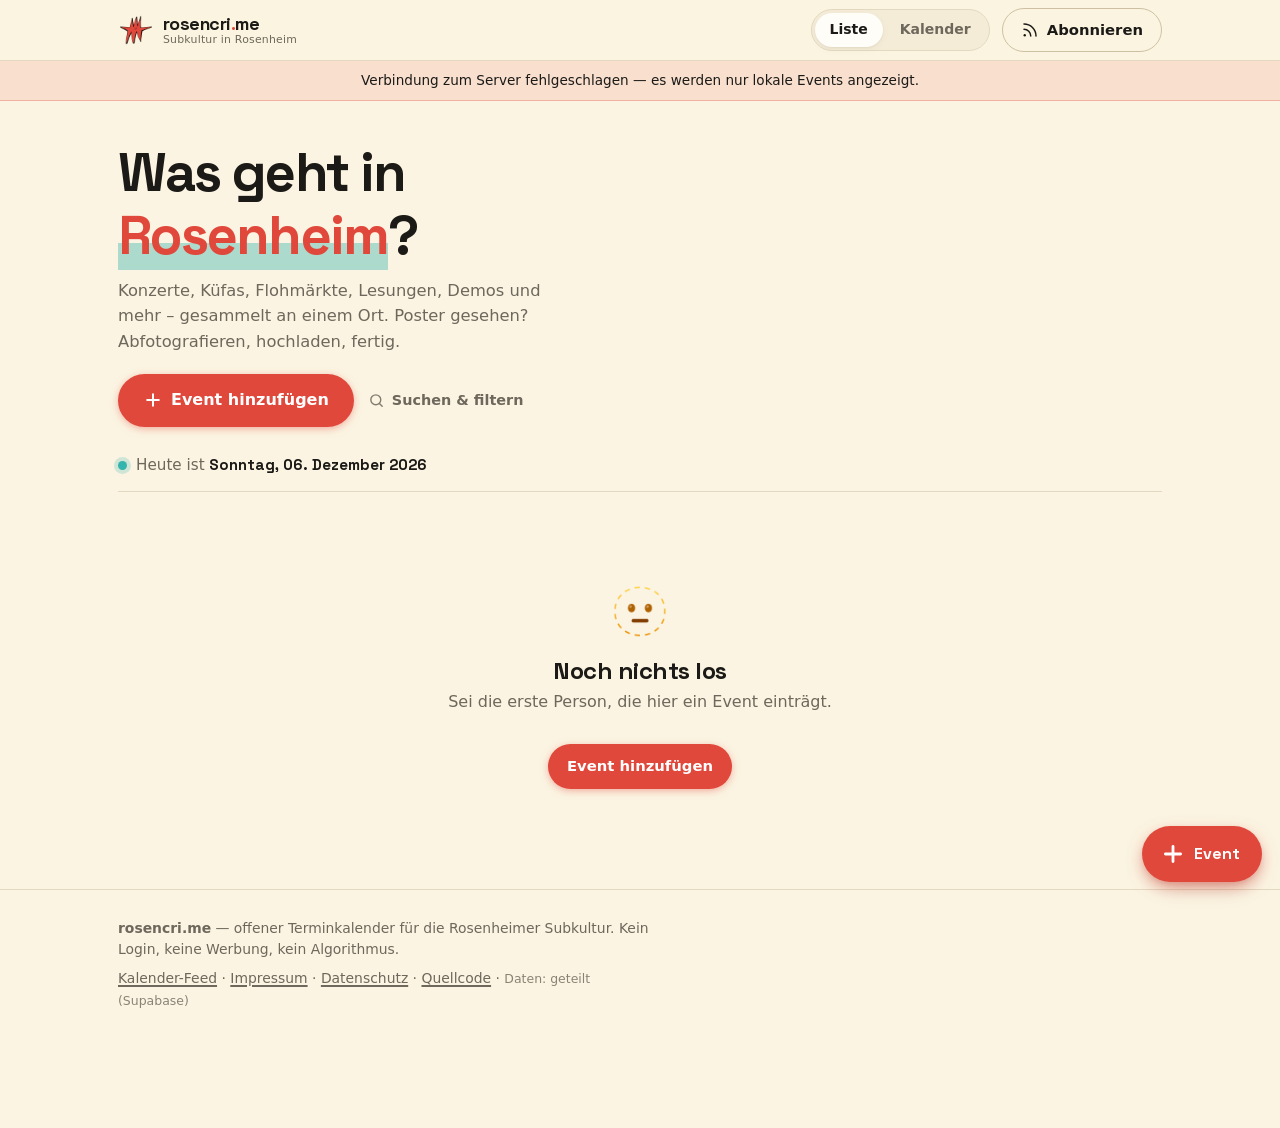
==== commit 2547bedb: "feat: Impressum, Datenschutzerklärung, self-hosted font Two static pages, no JavaScript, linked from" ====
--- a/index.html
+++ b/index.html
@@ -20,14 +20,20 @@
 <link rel="manifest" href="manifest.webmanifest">
 <link rel="alternate" type="text/calendar" href="calendar.ics" title="rosencri.me Kalender">
 
-<link rel="preconnect" href="https://fonts.googleapis.com">
-<link rel="preconnect" href="https://fonts.gstatic.com" crossorigin>
-<link rel="stylesheet" href="https://fonts.googleapis.com/css2?family=Space+Grotesk:wght@500;600;700&display=swap">
-<link rel="stylesheet" href="assets/css/style.css?v=20260731T1314">
+<link rel="stylesheet" href="assets/css/style.css?v=20260802T1852">
 </head>
 <body>
 
 <a class="skip-link" href="#main">Zum Inhalt springen</a>
+
+<!-- Pull-to-refresh indicator. Parked just above the viewport; app.js drives
+     its transform while the finger is down. Decorative — the outcome of the
+     refresh is announced through the toast region at the bottom of this file. -->
+<div class="ptr" id="ptr" aria-hidden="true">
+  <span class="ptr-spinner">
+    <svg viewBox="0 0 24 24" width="20" height="20" fill="none" stroke="currentColor" stroke-width="2.2" stroke-linecap="round" stroke-linejoin="round"><path d="M20 12a8 8 0 11-2.6-5.9"/><path d="M20 4v5h-5"/></svg>
+  </span>
+</div>
 
 <header class="site-header">
   <div class="wrap header-inner">
@@ -157,8 +163,14 @@
   <div class="wrap footer-inner">
     <p><strong>rosencri.me</strong> — offener Terminkalender für die Rosenheimer Subkultur.
       Kein Login, keine Werbung, kein Algorithmus.</p>
+    <!-- Impressum and Datenschutz must be "leicht erkennbar, unmittelbar
+         erreichbar und ständig verfügbar" (§ 5 DDG). A footer link on every
+         page is the usual way to satisfy that — do not move them behind a
+         dialog or a menu. -->
     <p class="footer-meta">
       <a href="calendar.ics" id="link-ics-footer">Kalender-Feed</a> ·
+      <a href="impressum.html">Impressum</a> ·
+      <a href="datenschutz.html">Datenschutz</a> ·
       <a href="https://github.com/bernhardkreminski/rosencri.me" target="_blank" rel="noopener">Quellcode</a> ·
       <span id="storage-mode" class="storage-mode"></span>
     </p>
@@ -395,6 +407,6 @@
      assets/js/. Versioning only this entry point serves a fresh app.js whose
      imports still resolve to cached modules — if the new code uses an export
      the cached module lacks, the page renders nothing at all. -->
-<script type="module" src="assets/js/app.js?v=20260731T1314"></script>
+<script type="module" src="assets/js/app.js?v=20260802T1852"></script>
 </body>
 </html>
--- a/assets/css/style.css
+++ b/assets/css/style.css
@@ -3,6 +3,48 @@
    Palette lifted from the local poster aesthetic: cream paper, signal red,
    pool-blue teal. Mobile-first, light + dark, no framework.
    ========================================================================= */
+
+/* -------------------------------- fonts -------------------------------- */
+
+/*
+ * Space Grotesk, self-hosted.
+ *
+ * Previously pulled from fonts.googleapis.com, which handed every visitor's IP
+ * address to Google before the page rendered — the fact pattern in LG München I,
+ * 20.01.2022, 3 O 17493/20. Serving it ourselves removes the transfer entirely,
+ * which is why the privacy policy no longer has a Google section, and drops a
+ * render-blocking request to a third-party origin as a side effect.
+ *
+ * One variable file per subset (300–700 in a single face, ~41 KB total) rather
+ * than three static weights. `font-display: swap` keeps text readable while it
+ * loads; the `unicode-range` split means latin-ext is only fetched when a
+ * character actually needs it — German umlauts live in the latin subset.
+ *
+ * Licensed under the SIL Open Font License 1.1 — see assets/fonts/OFL.txt.
+ * Files are immutable, so they carry no `?v=` cache-busting stamp: a different
+ * font would be a different filename.
+ */
+@font-face {
+  font-family: 'Space Grotesk';
+  font-style: normal;
+  font-weight: 300 700;
+  font-display: swap;
+  src: url('../fonts/space-grotesk-latin.woff2') format('woff2');
+  unicode-range: U+0000-00FF, U+0131, U+0152-0153, U+02BB-02BC, U+02C6, U+02DA,
+    U+02DC, U+0304, U+0308, U+0329, U+2000-206F, U+20AC, U+2122, U+2191, U+2193,
+    U+2212, U+2215, U+FEFF, U+FFFD;
+}
+
+@font-face {
+  font-family: 'Space Grotesk';
+  font-style: normal;
+  font-weight: 300 700;
+  font-display: swap;
+  src: url('../fonts/space-grotesk-latin-ext.woff2') format('woff2');
+  unicode-range: U+0100-02BA, U+02BD-02C5, U+02C7-02CC, U+02CE-02D7, U+02DD-02FF,
+    U+0304, U+0308, U+0329, U+1D00-1DBF, U+1E00-1E9F, U+1EF2-1EFF, U+2020,
+    U+20A0-20AB, U+20AD-20C0, U+2113, U+2C60-2C7F, U+A720-A7FF;
+}
 
 /* ------------------------------- tokens -------------------------------- */
 
@@ -75,7 +117,11 @@
 
 *, *::before, *::after { box-sizing: border-box; }
 
-html { -webkit-text-size-adjust: 100%; scroll-behavior: smooth; }
+/* `overscroll-behavior-y: contain` suppresses the browser's *own* overscroll
+   refresh (Chrome on Android) and the bounce that would otherwise fight the
+   custom one in `.ptr` below. Without it a downward pull at the top of the
+   page arms two refreshes at once. */
+html { -webkit-text-size-adjust: 100%; scroll-behavior: smooth; overscroll-behavior-y: contain; }
 
 body {
   margin: 0;
@@ -531,6 +577,69 @@
 .fab-label { display: none; }
 @media (min-width: 700px) { .fab-label { display: inline; } .fab { padding: 15px 22px 15px 18px; } }
 
+/* ----------------------------- legal pages ----------------------------- */
+
+/* impressum.html / datenschutz.html — plain prose, no JS, no app shell. */
+.legal { max-width: 720px; padding-block: 30px 60px; }
+.legal h1 { font-size: clamp(1.9rem, 5vw, 2.5rem); margin-bottom: 8px; }
+.legal h2 { font-size: 1.12rem; margin-bottom: 6px; }
+.legal section { margin-top: 30px; }
+.legal p, .legal ul { max-width: 66ch; }
+.legal ul { margin: 0 0 .8em; padding-left: 1.2em; }
+.legal li { margin-bottom: .3em; }
+.legal code {
+  font-size: .88em; padding: 1px 5px; border-radius: 5px;
+  background: var(--surface-2); border: 1px solid var(--line);
+  overflow-wrap: anywhere;
+}
+.legal-lead { font-size: 1.06rem; color: var(--text-dim); margin-top: 14px; }
+.legal-address { line-height: 1.7; }
+.legal-meta { margin-top: 40px; padding-top: 18px; border-top: 1px solid var(--line); color: var(--text-dim); font-size: .9rem; }
+
+/* Anything still needing a real value. Loud on purpose: these pages are
+   worthless — arguably worse than absent — if they ship with placeholders. */
+.todo {
+  background: color-mix(in srgb, var(--red) 16%, transparent);
+  color: var(--red-dark); font-weight: 600;
+  padding: 1px 6px; border-radius: 5px;
+  border: 1px dashed color-mix(in srgb, var(--red) 55%, transparent);
+}
+@media (prefers-color-scheme: dark) { .todo { color: var(--red); } }
+
+.legal-warn {
+  padding: 12px 15px; border-radius: var(--radius-sm);
+  background: var(--surface-2); border-left: 3px solid var(--amber);
+}
+
+/* --------------------------- pull to refresh --------------------------- */
+
+/* Parked one height above its resting line so `translateY(0)` is "hidden" and
+   the JS only ever has to write the pull distance. The line is the bottom of
+   the sticky header, not the top of the viewport: the header stays put during
+   a pull, so an indicator descending from y=0 spends its whole travel behind
+   the wordmark and the view switcher. */
+.ptr {
+  position: fixed; z-index: 50;
+  top: calc(env(safe-area-inset-top) + var(--header-h) - 46px);
+  left: 50%; margin-left: -20px;
+  width: 40px; height: 40px;
+  display: grid; place-items: center;
+  border-radius: 999px; border: 1px solid var(--line);
+  background: var(--surface); color: var(--text-dim);
+  box-shadow: var(--shadow);
+  opacity: 0; pointer-events: none;
+  transform: translateY(0);
+}
+/* Past the threshold: let go and it refreshes. */
+.ptr.is-armed { color: var(--red); border-color: color-mix(in srgb, var(--red) 45%, transparent); }
+/* Only while snapping back or holding at the spinner — never during the drag,
+   where the indicator must track the finger exactly. */
+.ptr.is-settling { transition: transform .28s var(--ease), opacity .28s; }
+.ptr-spinner { display: grid; place-items: center; }
+.ptr.is-refreshing { color: var(--teal-dark); }
+.ptr.is-refreshing .ptr-spinner { animation: ptr-spin .85s linear infinite; }
+@keyframes ptr-spin { to { transform: rotate(360deg); } }
+
 /* ------------------------------- dialogs ------------------------------- */
 
 dialog.sheet {
